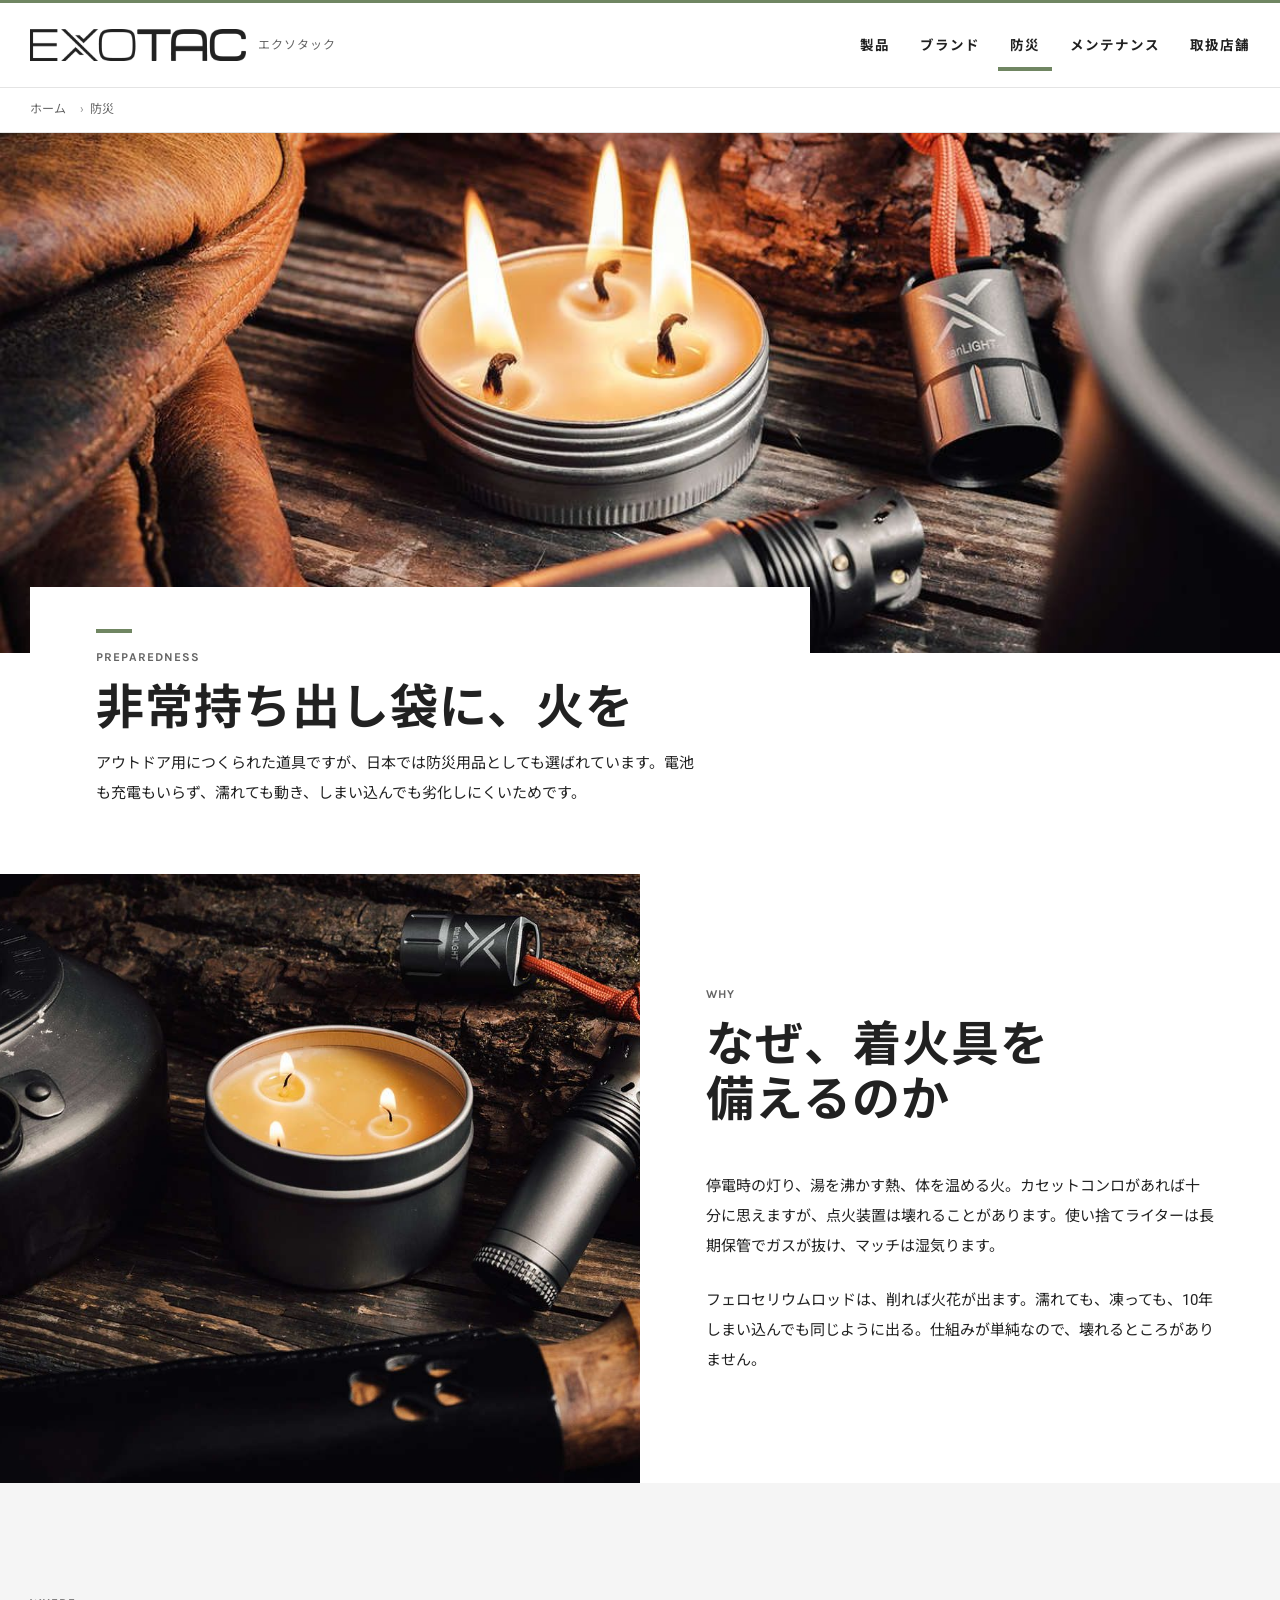
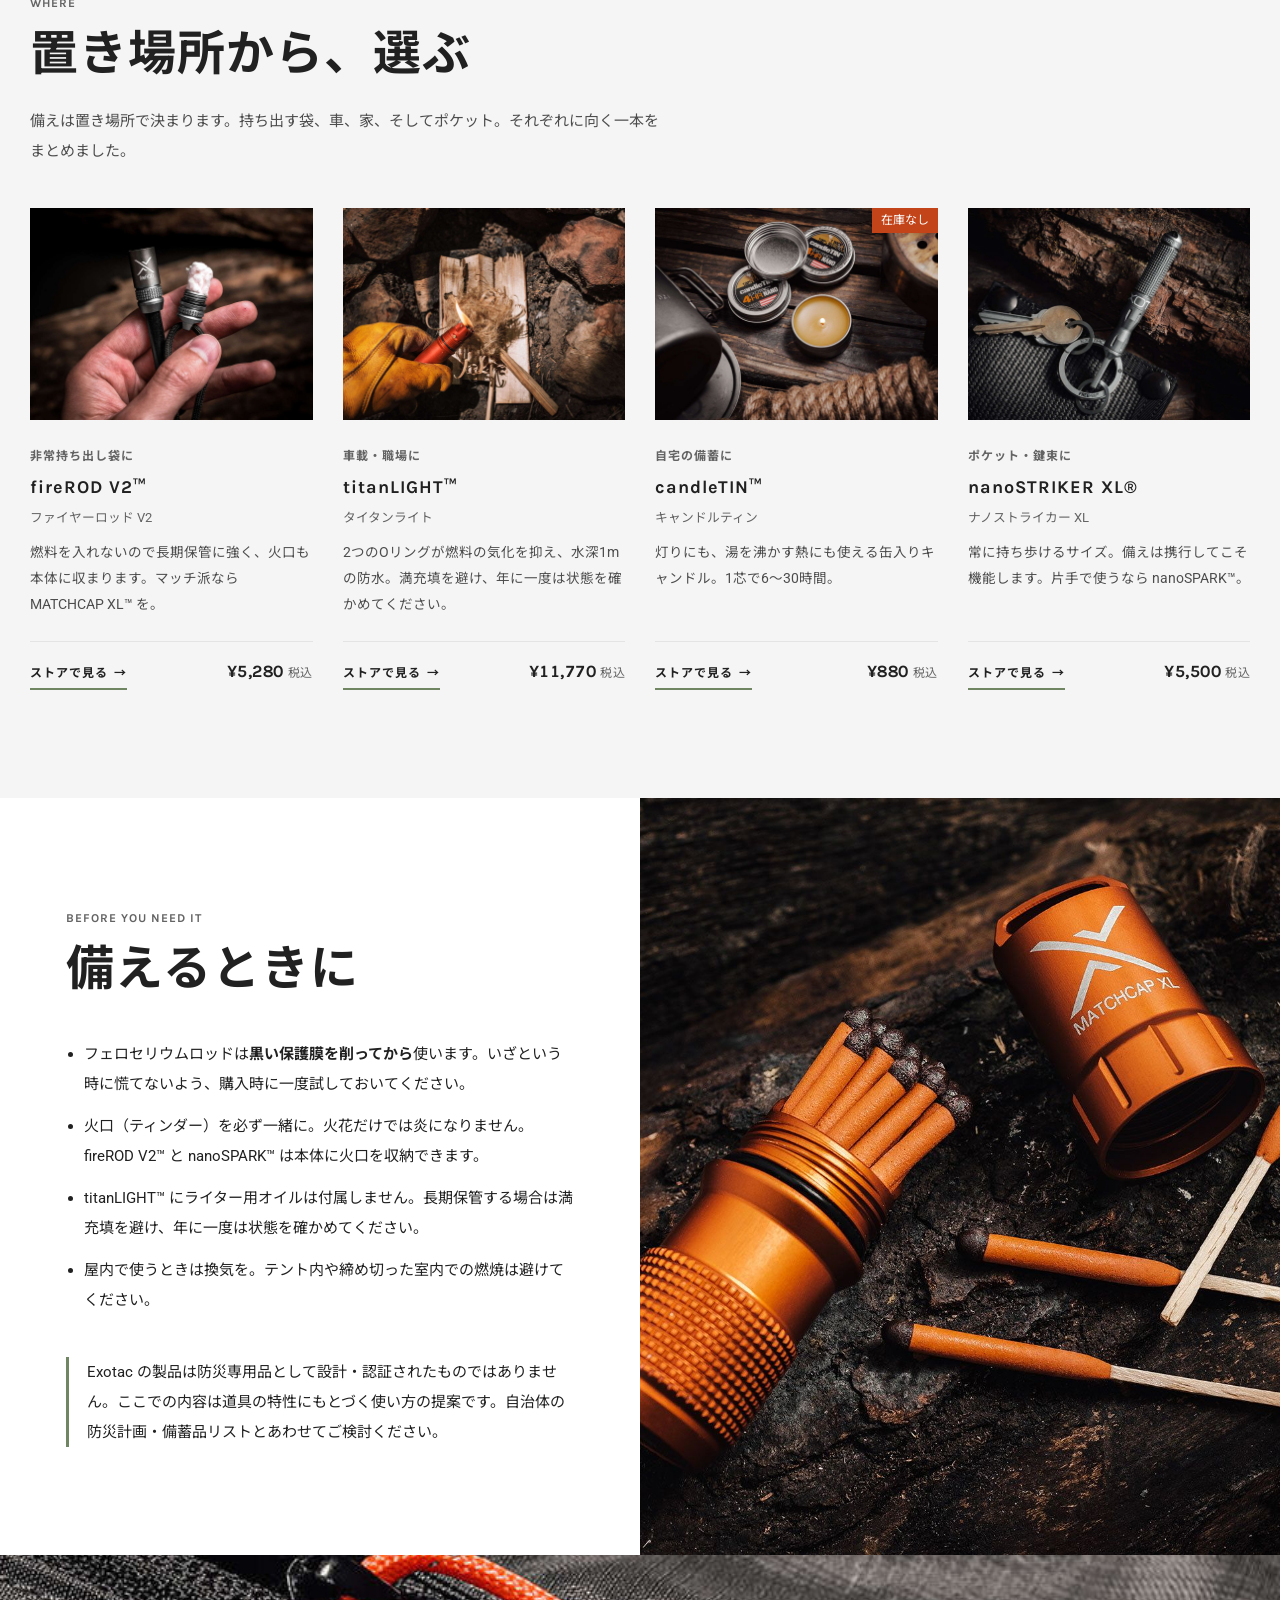
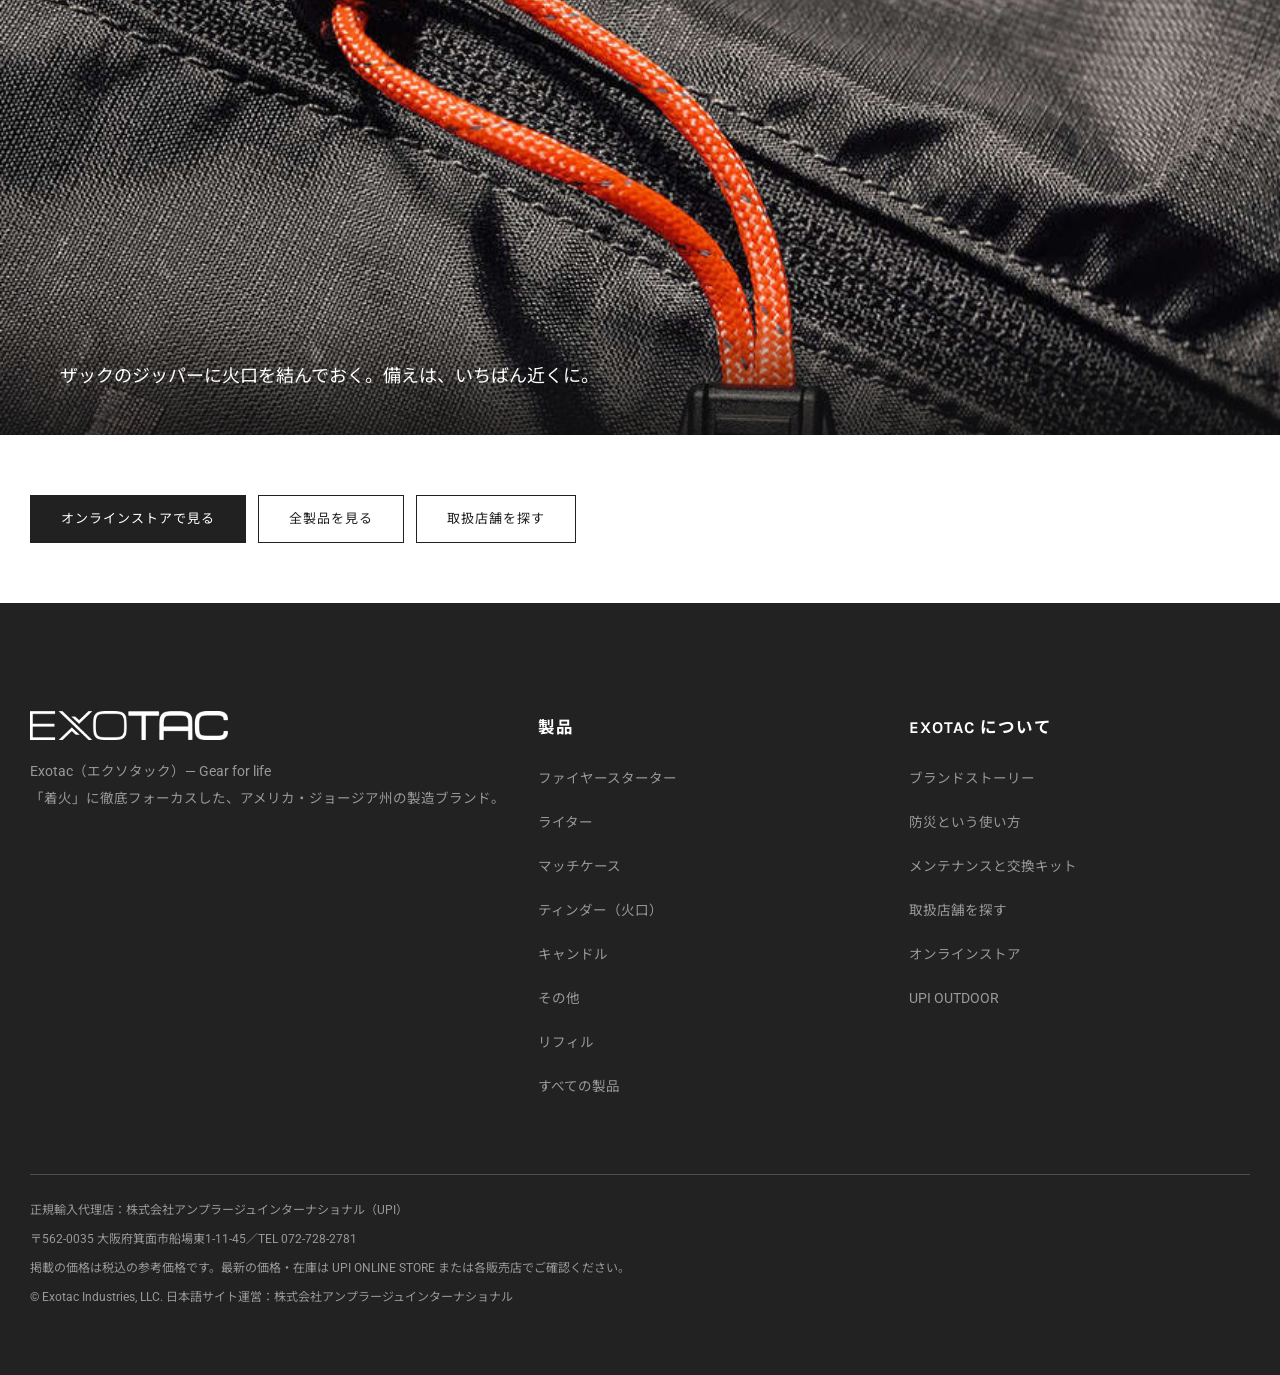
==== bousai/index.html @ 1d7a1239 "Add files via upload" ====
<!doctype html>
<html lang="ja">
<head>
<meta charset="utf-8">
<meta name="viewport" content="width=device-width,initial-scale=1">
<title>防災という使い方 | Exotac エクソタック 日本公式</title>
<meta name="description" content="電池も充電もいらない着火具を、非常持ち出し袋へ。停電・浸水・長期保管に耐える Exotac（エクソタック）の製品を、置き場所から選ぶ。">
<link rel="canonical" href="https://exotac.jp/bousai/">
<meta property="og:type" content="website">
<meta property="og:site_name" content="Exotac 日本公式">
<meta property="og:title" content="防災という使い方 | Exotac エクソタック 日本公式">
<meta property="og:description" content="電池も充電もいらない着火具を、非常持ち出し袋へ。停電・浸水・長期保管に耐える Exotac（エクソタック）の製品を、置き場所から選ぶ。">
<meta property="og:locale" content="ja_JP">
<link rel="icon" href="/assets/img/favicon.png" type="image/png">
<link rel="apple-touch-icon" href="/assets/img/apple-touch-icon.png">
<link rel="preconnect" href="https://fonts.googleapis.com">
<link rel="preconnect" href="https://fonts.gstatic.com" crossorigin>
<link rel="stylesheet" href="https://fonts.googleapis.com/css2?family=Karla:wght@400;700&family=Roboto:wght@400;700&family=Noto+Sans+JP:wght@400;700&display=swap">
<link rel="stylesheet" href="/assets/site.css">
<script>document.documentElement.classList.add('js')</script>
</head>
<body>
<a class="skip" href="#main">本文へスキップ</a>
<div class="stripe"></div>
<header class="hdr">
  <div class="container hdr__in">
    <a class="hdr__logo" href="/" aria-label="Exotac 日本公式 トップへ">
      <img src="/assets/img/wordmark.png" alt="Exotac" width="1200" height="176"><span class="hdr__yomi">エクソタック</span>
    </a>
    <nav class="hdr__nav" aria-label="メイン"><a href="/products/">製品</a><a href="/story/">ブランド</a><a href="/bousai/" aria-current="page">防災</a><a href="/care/">メンテナンス</a><a href="https://upioutdoor.com/store/store-by-brand/exotac/?utm_source=exotac.jp&utm_medium=referral&utm_campaign=brand_portal" rel="noopener">取扱店舗</a></nav>
  </div>
</header>
<nav class="crumb" aria-label="現在地"><div class="container"><ol><li><a href="/">ホーム</a></li><li>防災</li></ol></div></nav>
<section class="pdp-hero">
  <figure><img src="/assets/scene/scene-candle.jpg" alt="3本の芯に火が灯った缶入りキャンドルと着火具" width="856" height="856" fetchpriority="high" sizes="100vw"></figure>
  <div class="container">
    <div class="pdp-hero__panel">
      <span class="rule"></span>
      <span class="kicker">Preparedness</span>
      <h1 class="display--sm">非常持ち出し袋に、火を</h1>
      <p>アウトドア用につくられた道具ですが、日本では防災用品としても選ばれています。電池も充電もいらず、濡れても動き、しまい込んでも劣化しにくいためです。</p>
    </div>
  </div>
</section>
<main id="main">
<section class="sec sec--tight">
  <div class="split">
    <figure class="split__fig reveal"><img src="/assets/scene/kit-pot.jpg" alt="火の灯ったキャンドルとクッカー" width="856" height="856" loading="lazy" decoding="async" sizes="(min-width:900px) 50vw, 100vw"></figure>
    <div class="split__body reveal">
      <div class="sec__head">
        <span class="kicker">Why</span>
        <h2 class="display--sm">なぜ、着火具を<br>備えるのか</h2>
      </div>
      <div class="body"><p>停電時の灯り、湯を沸かす熱、体を温める火。カセットコンロがあれば十分に思えますが、点火装置は壊れることがあります。使い捨てライターは長期保管でガスが抜け、マッチは湿気ります。</p><p>フェロセリウムロッドは、削れば火花が出ます。濡れても、凍っても、10年しまい込んでも同じように出る。仕組みが単純なので、壊れるところがありません。</p></div>
      
    </div>
  </div>
</section>


<section class="sec sec--surface">
  <div class="container">
    <div class="sec__head reveal">
      <span class="kicker">Where</span>
      <h2 class="display--sm">置き場所から、選ぶ</h2>
      <p class="sec__lead">備えは置き場所で決まります。持ち出す袋、車、家、そしてポケット。それぞれに向く一本をまとめました。</p>
    </div>
    <div class="pgroup__grid"><a class="pcard pcard--scene reveal" data-handle="exotac-firerod-v2" href="https://store.upioutdoor.com/products/exotac-firerod-v2?utm_source=exotac.jp&amp;utm_medium=referral&amp;utm_campaign=brand_portal" rel="noopener"><div class="pcard__media"><img src="/assets/scene/scene-hands.jpg" alt="両手で着火具と火口を扱う" width="856" height="856" loading="lazy" decoding="async" sizes="(min-width:1100px) 25vw, (min-width:600px) 50vw, 100vw"></div><span class="pcard__where">非常持ち出し袋に</span><h3 class="pcard__name">fireROD V2™</h3><p class="pcard__kana">ファイヤーロッド V2</p><p class="pcard__desc">燃料を入れないので長期保管に強く、火口も本体に収まります。マッチ派なら MATCHCAP XL™ を。</p><div class="pcard__foot"><span class="pcard__buy">ストアで見る</span><p class="pcard__price">¥5,280<small>税込</small></p></div></a><a class="pcard pcard--scene reveal" data-handle="exotac-titanlight" href="https://store.upioutdoor.com/products/exotac-titanlight?utm_source=exotac.jp&amp;utm_medium=referral&amp;utm_campaign=brand_portal" rel="noopener"><div class="pcard__media"><img src="/assets/scene/scene-feather.jpg" alt="グローブをした手がフェザースティックと着火具を持つ" width="856" height="856" loading="lazy" decoding="async" sizes="(min-width:1100px) 25vw, (min-width:600px) 50vw, 100vw"></div><span class="pcard__where">車載・職場に</span><h3 class="pcard__name">titanLIGHT™</h3><p class="pcard__kana">タイタンライト</p><p class="pcard__desc">2つのOリングが燃料の気化を抑え、水深1mの防水。満充填を避け、年に一度は状態を確かめてください。</p><div class="pcard__foot"><span class="pcard__buy">ストアで見る</span><p class="pcard__price">¥11,770<small>税込</small></p></div></a><a class="pcard pcard--scene reveal" data-handle="exotac-candletin-hot-slow-burn-small" href="https://store.upioutdoor.com/products/exotac-candletin-hot-slow-burn-small?utm_source=exotac.jp&amp;utm_medium=referral&amp;utm_campaign=brand_portal" rel="noopener"><div class="pcard__media"><img src="/assets/scene/kit-tins.jpg" alt="開いた缶入りキャンドル3個" width="856" height="856" loading="lazy" decoding="async" sizes="(min-width:1100px) 25vw, (min-width:600px) 50vw, 100vw"><span class="pcard__out">在庫なし</span></div><span class="pcard__where">自宅の備蓄に</span><h3 class="pcard__name">candleTIN™</h3><p class="pcard__kana">キャンドルティン</p><p class="pcard__desc">灯りにも、湯を沸かす熱にも使える缶入りキャンドル。1芯で6〜30時間。</p><div class="pcard__foot"><span class="pcard__buy">ストアで見る</span><p class="pcard__price">¥880<small>税込</small></p></div></a><a class="pcard pcard--scene reveal" data-handle="exotac-nanostriker-xl" href="https://store.upioutdoor.com/products/exotac-nanostriker-xl?utm_source=exotac.jp&amp;utm_medium=referral&amp;utm_campaign=brand_portal" rel="noopener"><div class="pcard__media"><img src="/assets/scene/edc-keys.jpg" alt="キーリングに通した着火具" width="856" height="856" loading="lazy" decoding="async" sizes="(min-width:1100px) 25vw, (min-width:600px) 50vw, 100vw"></div><span class="pcard__where">ポケット・鍵束に</span><h3 class="pcard__name">nanoSTRIKER XL®</h3><p class="pcard__kana">ナノストライカー XL</p><p class="pcard__desc">常に持ち歩けるサイズ。備えは携行してこそ機能します。片手で使うなら nanoSPARK™。</p><div class="pcard__foot"><span class="pcard__buy">ストアで見る</span><p class="pcard__price">¥5,500<small>税込</small></p></div></a></div>
  </div>
</section>

<section class="sec sec--tight">
  <div class="split split--rev">
    <figure class="split__fig reveal"><img src="/assets/scene/kit-matches.jpg" alt="マッチケースから出したマッチ" width="856" height="856" loading="lazy" decoding="async" sizes="(min-width:900px) 50vw, 100vw"></figure>
    <div class="split__body reveal">
      <div class="sec__head">
        <span class="kicker">Before you need it</span>
        <h2 class="display--sm">備えるときに</h2>
      </div>
      <div class="body"><ul class="list"><li>フェロセリウムロッドは<strong>黒い保護膜を削ってから</strong>使います。いざという時に慌てないよう、購入時に一度試しておいてください。</li><li>火口（ティンダー）を必ず一緒に。火花だけでは炎になりません。fireROD V2™ と nanoSPARK™ は本体に火口を収納できます。</li><li>titanLIGHT™ にライター用オイルは付属しません。長期保管する場合は満充填を避け、年に一度は状態を確かめてください。</li><li>屋内で使うときは換気を。テント内や締め切った室内での燃焼は避けてください。</li></ul><div class="note"><p>Exotac の製品は防災専用品として設計・認証されたものではありません。ここでの内容は道具の特性にもとづく使い方の提案です。自治体の防災計画・備蓄品リストとあわせてご検討ください。</p></div></div>
      
    </div>
  </div>
</section>


<section class="sec sec--tight band" aria-hidden="true"><figure class="reveal"><img src="/assets/scene/edc-zip.jpg" alt="バックパックのジッパーに取り付けたオレンジのコード" width="856" height="856" loading="lazy" decoding="async" sizes="100vw"></figure><div class="band__cap"><div class="container"><p>ザックのジッパーに火口を結んでおく。備えは、いちばん近くに。</p></div></div></section>


<section class="sec sec--sm">
  <div class="container">
    <div class="btns">
      <a class="btn btn--primary" href="https://store.upioutdoor.com/collections/exotac?utm_source=exotac.jp&utm_medium=referral&utm_campaign=brand_portal" rel="noopener">オンラインストアで見る</a>
      <a class="btn btn--dark" href="/products/">全製品を見る</a>
      <a class="btn btn--dark" href="https://upioutdoor.com/store/store-by-brand/exotac/?utm_source=exotac.jp&utm_medium=referral&utm_campaign=brand_portal" rel="noopener">取扱店舗を探す</a>
    </div>
  </div>
</section>
</main>
<footer class="ftr">
  <div class="container">
    <div class="ftr__top">
      <div>
        <div class="ftr__logo">
          <img src="/assets/img/wordmark-reversed.png" alt="Exotac" width="1200" height="176">
        </div>
        <p>Exotac（エクソタック）— Gear for life<br>「着火」に徹底フォーカスした、アメリカ・ジョージア州の製造ブランド。</p>
      </div>
      <div>
        <h2>製品</h2>
        <ul><li><a href="/products/#cat-firestarter">ファイヤースターター</a></li><li><a href="/products/#cat-lighter">ライター</a></li><li><a href="/products/#cat-matchcase">マッチケース</a></li><li><a href="/products/#cat-tinder">ティンダー（火口）</a></li><li><a href="/products/#cat-candle">キャンドル</a></li><li><a href="/products/#cat-repair">その他</a></li><li><a href="/products/#cat-refill">リフィル</a></li><li><a href="/products/">すべての製品</a></li></ul>
      </div>
      <div>
        <h2>Exotac について</h2>
        <ul>
          <li><a href="/story/">ブランドストーリー</a></li>
          <li><a href="/bousai/">防災という使い方</a></li>
          <li><a href="/care/">メンテナンスと交換キット</a></li>
          <li><a href="https://upioutdoor.com/store/store-by-brand/exotac/?utm_source=exotac.jp&utm_medium=referral&utm_campaign=brand_portal" rel="noopener">取扱店舗を探す</a></li>
          <li><a href="https://store.upioutdoor.com/collections/exotac" rel="noopener">オンラインストア</a></li>
          <li><a href="https://upioutdoor.com/brands/exotac/" rel="noopener">UPI OUTDOOR</a></li>
        </ul>
      </div>
    </div>
    <div class="ftr__legal">
      <p>正規輸入代理店：株式会社アンプラージュインターナショナル（UPI）</p>
      <p>〒562-0035 大阪府箕面市船場東1-11-45／TEL 072-728-2781</p>
      <p>掲載の価格は税込の参考価格です。最新の価格・在庫は UPI ONLINE STORE または各販売店でご確認ください。</p>
      <p>© Exotac Industries, LLC. 日本語サイト運営：株式会社アンプラージュインターナショナル</p>
    </div>
  </div>
</footer>
<script src="/assets/hero.js" defer></script>
<script src="/assets/site.js" defer></script>
<script src="/assets/sync.js" defer></script>
</body>
</html>
---- assets/site.css ----
@charset "utf-8";
/* ============================================================
   exotac.jp — Exotac Design System v1.4 準拠（v10）
   ------------------------------------------------------------
   ・トークンはすべて DESIGN.md 由来。生の HEX をコンポーネントに書かない
   ・角丸 0 / 影なし / 書体2種 / オリーブは 3〜4px の「線」だけ
   ・縦の余白は --s1〜--s6 の6段（6/12/24/42/66/96）。3・9px は部品内側のみ
   ・節の上下は --sec-y に集約（60/84/108）。全面ブリードの節は自前の余白を持たない
   ・HTML に style="margin…" を書かない（build.py が検出して失敗する）
   ============================================================ */
:root{
  /* brand */
  --brand:#708662;        /* 罫・下線・選択中の指標のみ。面にも文字にも使わない */
  --action:#212121;       /* 主操作の地。白文字 16.10:1 */
  --action-press:#000000;
  --blaze:#C4441A;        /* 在庫・注意のみ。CTA には使わない (5.01:1) */
  /* ink / paper */
  --ink:#212121;
  --ink-2:#4D4D4D;        /* 8.45:1 */
  --ink-3:#646464;        /* 5.92:1 */
  --muted:#999999;        /* 暗地専用 (5.58:1 on #222) */
  --paper:#FFFFFF;
  --surface:#F5F5F5;
  --surface-2:#E4E4E4;
  --rule:#E4E4E4;
  --rule-strong:#949494;
  --ground:#222222;
  --ground-deep:#111111;
  --r:0px;
  /* type */
  --f-display:"Karla","Noto Sans JP","Hiragino Kaku Gothic ProN","Yu Gothic",-apple-system,sans-serif;
  --f-body:"Roboto","Noto Sans JP","Hiragino Kaku Gothic ProN","Yu Gothic",-apple-system,sans-serif;
  /* layout */
  --max:1600px;
  --pad:30px;
  --gut:30px;
  /* spacing scale */
  --s1:6px;   --s2:12px;  --s3:24px;  --s4:42px;  --s5:66px;  --s6:96px;
  --sec-y:60px;
  --sec-y-tight:36px;
}
@media (min-width:768px){:root{--sec-y:84px;--sec-y-tight:48px}}
@media (min-width:1100px){:root{--sec-y:108px;--sec-y-tight:60px}}
@media (max-width:599px){:root{--pad:24px}}

/* ---------- 基礎 ---------- */
*,*::before,*::after{box-sizing:border-box}
html{font-size:0.9375em;line-height:2;-webkit-text-size-adjust:100%}
body{margin:0;background:var(--paper);color:var(--ink);font-family:var(--f-body);font-size:1rem;line-height:2;-webkit-font-smoothing:antialiased}
img{max-width:100%;height:auto;display:block}
figure{margin:0}
a{color:inherit;text-decoration:none}
a:focus-visible,button:focus-visible,summary:focus-visible{outline:2px solid var(--ink);outline-offset:2px}
:where(h1,h2,h3,h4){font-family:var(--f-display);font-weight:700;margin:0;text-wrap:balance;overflow-wrap:anywhere}
p{margin:0 0 var(--s3)}
.container{max-width:var(--max);margin:0 auto;padding:0 var(--pad)}
.narrow{max-width:900px}
.skip{position:absolute;left:-9999px;top:0;background:var(--ink);color:#fff;padding:12px 18px;z-index:100;min-height:44px;display:flex;align-items:center;font-family:var(--f-display);font-size:.867rem;letter-spacing:1px;text-transform:uppercase}
.skip:focus{left:0}
.stripe{height:3px;background:var(--brand)}
[id]{scroll-margin-top:24px}

/* ---------- ヘッダ ---------- */
.hdr{border-bottom:1px solid var(--rule);background:var(--paper)}
.hdr__in{display:flex;align-items:center;gap:30px;min-height:84px;padding-top:12px;padding-bottom:12px}
.hdr__logo{flex:0 0 auto;display:flex;align-items:center;min-height:48px;padding:9px 0}
.hdr__logo img{width:216px}
.hdr__yomi{font-size:.8rem;letter-spacing:1px;color:var(--ink-3);margin-left:12px;white-space:nowrap;line-height:1}
.hdr__nav{margin-left:auto;display:flex;flex-wrap:wrap;gap:0 6px;margin-right:-12px}  /* 最後の項目の右パディング分を戻し、文字端をコンテナに揃える */
.hdr__nav a{font-family:var(--f-display);font-weight:700;font-size:.9rem;letter-spacing:1px;padding:12px;min-width:44px;min-height:48px;display:flex;align-items:center;justify-content:center;white-space:nowrap;transition:opacity .15s ease-out}
.hdr__nav a{position:relative}
.hdr__nav a::after{content:"";position:absolute;left:12px;right:12px;bottom:6px;height:2px;background:var(--brand);transform:scaleX(0);transform-origin:left;transition:transform .3s cubic-bezier(.2,.6,.2,1)}
.hdr__nav a:hover::after{transform:scaleX(1)}
.hdr__nav a[aria-current="page"]::after{display:none}
.hdr__nav a[aria-current="page"]{box-shadow:inset 0 -4px 0 var(--brand)}
@media (max-width:900px){
  .hdr__in{flex-wrap:wrap;gap:0;min-height:0;padding-bottom:0}
  .hdr__logo{order:1;min-height:44px}
  .hdr__logo img{width:168px}
  .hdr__yomi{margin-left:9px}
  /* ナビは折り返さず1行。入りきらない分は横にスクロール */
  .hdr__nav{order:3;width:100%;margin:0;border-top:1px solid var(--rule);flex-wrap:nowrap;overflow-x:auto;scrollbar-width:none;-webkit-overflow-scrolling:touch}
  .hdr__nav::-webkit-scrollbar{display:none}
  .hdr__nav a{font-size:.84rem;padding:9px;min-height:44px}
  .hdr__nav a:first-child{padding-left:0}
}

/* ---------- パンくず ---------- */
.crumb{border-bottom:1px solid var(--rule);font-size:.8rem;line-height:1.8;color:var(--ink-3)}
.crumb ol{list-style:none;margin:0;padding:0;display:flex;flex-wrap:wrap;align-items:center;gap:0 6px;min-height:44px}
.crumb li::after{content:"›";margin-left:6px;color:var(--rule-strong)}
.crumb li:last-child::after{content:""}
.crumb a{display:inline-flex;align-items:center;min-height:44px;min-width:44px;border-bottom:1px solid transparent}
.crumb a:hover{border-bottom-color:var(--brand)}

/* ---------- 文字組み ---------- */
.kicker{font-family:var(--f-display);font-weight:700;font-size:.8rem;letter-spacing:1px;text-transform:uppercase;color:var(--ink-3);display:block;margin:0 0 var(--s2)}
.h-sec{position:relative;font-size:2rem;line-height:1.6;padding-bottom:12px;margin:0 0 var(--s3)}
.h-sec::after{content:"";position:absolute;left:0;bottom:0;width:36px;height:4px;background:var(--brand)}
.h-sub{font-size:1.467rem;line-height:1.8;margin:var(--s5) 0 var(--s2)}
.h-sub:first-child{margin-top:0}
.display--sm{font-family:var(--f-display);font-weight:700;letter-spacing:1px;font-size:clamp(1.9rem,4.2vw,3.2rem);line-height:1.15;margin:0;text-wrap:balance;overflow-wrap:anywhere}
.lead{font-size:1.1rem;line-height:2;max-width:42em;margin:0 0 var(--s4)}
.body{max-width:42em}
.body > :first-child{margin-top:0}
.body p:last-child{margin-bottom:0}
.rule{display:block;width:36px;height:4px;background:var(--brand);margin:0 0 var(--s2)}
@media (max-width:767px){.h-sec{font-size:1.6rem}}

/* ---------- 節 ---------- */
.sec{padding:var(--sec-y) 0}
.sec--surface{background:var(--surface)}
.sec--ink{background:var(--ground-deep);color:#fff}
.sec--ink .kicker{color:var(--muted)}
.sec--tight{padding:0}                 /* 全面ブリード。空気は中身が持つ */
.sec--sm{padding:var(--sec-y-tight) 0} /* 大きな節のあとの短い列 */
.sec__head{margin:0 0 var(--s4)}
.sec__head .kicker{margin:0 0 var(--s2)}
.sec__head h1,.sec__head h2,.sec__head h3{margin:0}
.sec__head .sec__lead{margin:var(--s3) 0 0;max-width:42em;color:var(--ink-2)}
.sec--ink .sec__head .sec__lead,.split--ink .sec__head .sec__lead{color:var(--muted)}

/* ---------- ボタン ---------- */
.btn{display:inline-flex;align-items:center;justify-content:center;gap:6px;font-family:var(--f-display);font-weight:400;font-size:.867rem;letter-spacing:1px;text-transform:uppercase;line-height:1.3;min-height:48px;padding:9px 30px;border:1px solid transparent;border-radius:var(--r);cursor:pointer;text-align:center;white-space:nowrap;transition:background-color .3s ease-in-out,color .3s ease-in-out,border-color .3s ease-in-out}
.btn--primary{background:var(--action);color:#fff;border-color:var(--action)}
.btn--primary:hover{background:var(--action-press);border-color:var(--action-press)}
.btn--dark{background:transparent;color:var(--ink);border-color:var(--ink)}   /* 副次: 枠線 */
.btn--dark:hover{background:var(--ink);color:#fff}
.btn--ghost{background:transparent;color:var(--ink);border-color:var(--ink)}
.btn--ghost:hover{background:var(--ink);color:#fff}
/* 暗地・写真の上 */
.btn--light{background:#fff;color:var(--ink);border-color:#fff}
.btn--light:hover{background:var(--surface-2);border-color:var(--surface-2)}
.sec--ink .btn--ghost,.hero .btn--ghost,.split--ink .btn--ghost{color:#fff;border-color:#fff}
.sec--ink .btn--ghost:hover,.hero .btn--ghost:hover,.split--ink .btn--ghost:hover{background:#fff;color:var(--ink)}
.hero a:focus-visible,.hero button:focus-visible,.sec--ink a:focus-visible,.split--ink a:focus-visible,.band a:focus-visible{outline-color:#fff}
.btns{display:flex;flex-wrap:wrap;gap:var(--s2)}
.actions{margin-top:var(--s4)}
.split__body .btns,.hero__btns{margin-top:var(--s3)}
.ilink{border-bottom:2px solid var(--brand);color:inherit}
.ilink:hover{border-bottom-color:var(--ink)}

/* ---------- トップパネル（スライド） ---------- */
.hero{position:relative;background:var(--ground-deep);overflow:hidden}
.hero__track{position:relative;height:clamp(460px,76vh,760px);background:var(--ground-deep)}
@media (max-width:767px){.hero__track,html:not(.js) .hero__slide{height:clamp(560px,92vh,760px)}}
.hero__slide{position:absolute;inset:0;display:block;color:#fff;background:var(--ground-deep);opacity:0;visibility:hidden;transition:opacity .5s ease-in-out}
.hero__slide.is-on{opacity:1;visibility:visible}
.js .hero__track>.hero__slide:first-child{opacity:1;visibility:visible}
.js .hero__track>.hero__slide:first-child.is-off{opacity:0;visibility:hidden}
html:not(.js) .hero__slide{position:relative;opacity:1;visibility:visible;height:clamp(460px,76vh,760px)}
html:not(.js) .hero__track{height:auto}
html:not(.js) .hero__nav{display:none}
.hero__fig{position:absolute;inset:0}
.hero__fig img{width:100%;height:100%;object-fit:cover;display:block}
.hero__fig--low img{object-position:50% 70%}
/* 写真の説明（何の製品か）はボタンの下に小さく */
.hero__cap{margin:var(--s3) 0 0;font-size:.8rem;line-height:1.8;color:#E4E4E4;opacity:.85;max-width:34em}
/* 1枚目（火のある titanLIGHT）: 製品が写真の中央にあるので、広い画面では写真を右に寄せ、
   左端を地の色へ溶かす。文字と製品が重ならない */
@media (min-width:768px){
  .hero__fig--fire{left:36%}
  .hero__fig--fire img{object-position:50% 50%;-webkit-mask-image:linear-gradient(90deg,transparent 0,#000 32%);mask-image:linear-gradient(90deg,transparent 0,#000 32%)}
}
/* 狭い画面: 写真と文字を縦に積む。写真は文字の上の残りの高さを使い、下端を地の色へ溶かす */
@media (max-width:767px){
  .hero__slide--fire{display:flex;flex-direction:column}
  .hero__slide--fire .hero__fig{position:relative;inset:auto;flex:1 1 auto;min-height:0}
  .hero__slide--fire::after{display:none}  /* 文字は写真に重ならないので暗幕は要らない */
  .hero__slide--fire .hero__fig img{object-position:50% 60%;-webkit-mask-image:linear-gradient(180deg,#000 86%,transparent 100%);mask-image:linear-gradient(180deg,#000 86%,transparent 100%)}
  .hero__slide--fire .hero__panel{flex:0 0 auto;height:auto}
  .hero__cap{display:none}
}
/* 暗くするのは文字の載る左側だけ。写真の右半分はそのまま見せる */
.hero__slide::after{content:"";position:absolute;inset:0;pointer-events:none;background:linear-gradient(90deg,rgba(11,11,13,.82) 0%,rgba(11,11,13,.62) 30%,rgba(11,11,13,.28) 52%,rgba(11,11,13,0) 72%)}
@media (max-width:767px){
  /* 狭い画面では文字を下に寄せ、上半分の写真を空ける */
  .hero__slide::after{background:linear-gradient(to top,rgba(11,11,13,.9) 0%,rgba(11,11,13,.72) 45%,rgba(11,11,13,.2) 75%,rgba(11,11,13,0) 100%)}
  .hero__panel{justify-content:flex-end}
  .hero__fig img{object-position:60% 35%}
}
.hero__panel{position:relative;z-index:1;height:100%;max-width:var(--max);margin:0 auto;padding:0 var(--pad) var(--s6);display:flex;flex-direction:column;justify-content:center}
@media (min-width:1660px){.hero__panel{padding-left:calc((100vw - var(--max))/2 + var(--pad))}}
.hero__inner{max-width:44em}
.hero__brand{display:flex;align-items:center;gap:var(--s2);margin:0 0 var(--s2)}
.hero__brand img{width:clamp(132px,14vw,168px);height:auto}
.hero__brand span{font-size:.95rem;letter-spacing:2px;color:#fff;line-height:1}
.hero__panel .kicker{color:#fff;opacity:.85}
.hero__panel .rule{margin:var(--s2) 0 var(--s3)}
.hero__t{font-family:var(--f-display);font-weight:700;letter-spacing:1px;line-height:1.2;font-size:clamp(2rem,4.4vw,3.6rem);margin:0 0 var(--s3);color:#fff;overflow-wrap:anywhere;text-wrap:balance}
.hero__lead{margin:0;color:#E4E4E4;font-size:1.02rem;line-height:1.95;max-width:34em}
.hero__sig{margin:var(--s2) 0 0;font-family:var(--f-display);font-weight:700;font-size:.8rem;letter-spacing:1px;text-transform:uppercase;color:#fff;opacity:.85}
.hero__meta{display:flex;flex-wrap:wrap;align-items:center;gap:var(--s2) var(--s3);margin:var(--s3) 0 0}
.hero__price{font-family:var(--f-display);font-weight:700;font-size:1.267rem;letter-spacing:1px;color:#fff;font-variant-numeric:tabular-nums}
.hero__price small{font-family:var(--f-body);font-weight:400;font-size:.8rem;letter-spacing:0;color:#E4E4E4;margin-left:4px}
.hero__go{display:inline-flex;align-items:center;justify-content:center;min-height:48px;padding:9px 30px;background:#fff;color:var(--ink);font-family:var(--f-display);font-weight:400;font-size:.867rem;letter-spacing:1px;text-transform:uppercase;line-height:1.3;transition:background-color .3s ease-in-out}
.hero__slide:hover .hero__go{background:var(--surface-2)}
.hero__btns{display:flex;flex-wrap:wrap;gap:var(--s2)}
.hero__nav{position:absolute;left:0;right:0;bottom:0;z-index:2;max-width:var(--max);margin:0 auto;padding:0 var(--pad) var(--s3);display:flex;align-items:center;gap:12px}
@media (min-width:1660px){.hero__nav{padding-left:calc((100vw - var(--max))/2 + var(--pad))}}
.hero__dots{display:flex;gap:6px;flex:1}
.hero__dot{appearance:none;background:none;border:0;padding:12px 3px;cursor:pointer;min-width:44px;min-height:44px;display:flex;align-items:center}
.hero__dot::before{content:"";display:block;width:38px;height:3px;background:rgba(255,255,255,.34);transition:background-color .2s ease-out}
.hero__dot[aria-selected="true"]::before{background:var(--brand)}
.hero__arrow{appearance:none;background:none;border:1px solid rgba(255,255,255,.4);color:#fff;width:44px;height:44px;cursor:pointer;font-size:1rem;line-height:1}
.hero__arrow:hover{background:#fff;color:var(--ink);border-color:#fff}

/* ---------- FEATURED IN ---------- */
.press{background:var(--ground);padding:var(--sec-y-tight) 0}
.press .kicker{color:#fff;text-align:center;margin:0 0 var(--s2)}
.press__note{text-align:center;color:var(--muted);font-size:.85rem;line-height:1.9;margin:0 auto var(--s4);max-width:38em}
.press__list{display:grid;gap:var(--s3) var(--gut);grid-template-columns:repeat(2,1fr);align-items:center;justify-items:center;margin:0;padding:0;list-style:none}
@media (min-width:768px){.press__list{grid-template-columns:repeat(3,1fr)}}
@media (min-width:1100px){.press__list{grid-template-columns:repeat(6,1fr)}}
.press__list img{height:34px;width:auto;opacity:.85;filter:brightness(0) invert(1);transition:opacity .15s ease-out}
.press__list li:hover img{opacity:1}
@media (min-width:768px){.press__list img{height:40px}}

/* ---------- ラインナップ: カテゴリの帯 ---------- */
/* 帯（暗い写真）そのものが区切りになるので、棚のあいだに罫は引かない */
.pgroup{padding:0 0 var(--s5)}
.pgroup:last-child{padding-bottom:0}
.pgroup[hidden],.pgroup.is-off{display:none}
.catband{position:relative;background:var(--ground);margin:0 0 var(--s4)}
.catband::after{content:"";position:absolute;inset:auto 0 0 0;height:70%;pointer-events:none;background:linear-gradient(to bottom,rgba(17,17,17,0) 0%,rgba(17,17,17,.42) 45%,rgba(17,17,17,.82) 100%)}
.catband__fig{position:relative}
.catband__fig img{width:100%;height:clamp(280px,34vw,420px);object-fit:cover;display:block}
.catband__label{position:absolute;inset:auto 0 0 0;z-index:1;padding:0 var(--pad) var(--s3);max-width:var(--max);margin:0 auto;color:#fff}
@media (min-width:1660px){.catband__label{padding-left:calc((100vw - var(--max))/2 + var(--pad))}}
.catband__en{font-family:var(--f-display);font-weight:700;text-transform:uppercase;letter-spacing:2px;font-size:clamp(1.5rem,4vw,2.6rem);line-height:1.3;margin:0;color:#fff;overflow-wrap:anywhere}
.catband__ja{margin:3px 0 0;font-size:.9rem;line-height:1.8;color:#fff}
.catband__lead{margin:var(--s2) 0 0;font-size:1.05rem;line-height:1.8;color:#fff;max-width:34em}
@media (min-width:768px){.catband__lead{font-size:1.2rem}}
/* トップページ用の細い帯 */
.catband--slim .catband__fig img{height:clamp(240px,24vw,300px)}
.catband--slim .catband__en{font-size:clamp(1.3rem,3vw,2rem);letter-spacing:1.5px}
.catband--slim .catband__lead{font-size:1rem}
@media (min-width:768px){.catband--slim .catband__lead{font-size:1.05rem}}
.pgroup__more{margin:var(--s3) 0 0}

/* ---------- 製品カード（orukayak.jp を参考） ---------- */
.pgroup__grid{display:grid;gap:var(--s4) var(--gut);grid-template-columns:1fr}
@media (min-width:600px){.pgroup__grid{grid-template-columns:repeat(2,minmax(0,1fr))}}
@media (min-width:1000px){.pgroup__grid{grid-template-columns:repeat(3,minmax(0,1fr))}}
@media (min-width:1200px){.pgroup__grid{grid-template-columns:repeat(4,minmax(0,1fr))}}
.pcard{display:flex;flex-direction:column;color:inherit;position:relative}
.pcard__media{position:relative;aspect-ratio:4/3;background:#fff;border:1px solid var(--rule);overflow:hidden;margin:0 0 var(--s3)}
.pcard__media img{position:absolute;inset:0;width:100%;height:100%;object-fit:contain;display:block;transition:opacity .35s ease-in-out}
.pcard__media img.p2{opacity:0;object-fit:cover}
.pcard:hover .pcard__media img.p2{opacity:1}
.pcard__badge{position:absolute;top:0;left:0;z-index:1;background:var(--ink);color:#fff;font-family:var(--f-display);font-weight:700;font-size:.8rem;letter-spacing:1px;padding:3px 9px;text-transform:uppercase}
.pcard__out{position:absolute;top:0;right:0;z-index:1;background:var(--blaze);color:#fff;font-size:.8rem;line-height:1.6;padding:3px 9px}
.pcard__name{font-family:var(--f-display);font-weight:700;font-size:1.2rem;letter-spacing:1px;line-height:1.5;margin:0 0 var(--s1);overflow-wrap:anywhere}
.pcard__kana{font-size:.85rem;line-height:1.7;color:var(--ink-3);margin:0 0 var(--s2)}
.pcard__desc{font-size:.9rem;line-height:1.9;color:var(--ink-2);margin:0 0 var(--s3);flex:1}
.pcard__specs{display:flex;flex-wrap:wrap;gap:6px;list-style:none;margin:0 0 var(--s2);padding:0}
.pcard__specs li{border:1px solid var(--rule);padding:3px 9px;font-size:.8rem;line-height:1.8;color:var(--ink-2);font-variant-numeric:tabular-nums}
.pcard__colors{display:flex;flex-wrap:wrap;align-items:center;gap:6px;margin:0 0 var(--s2);min-height:12px}
.pcard__colors i{display:block;width:12px;height:12px;border:1px solid var(--rule)}
.pcard__colors em{font-style:normal;font-size:.8rem;color:var(--ink-3);margin-left:3px}
.pcard__foot{display:flex;flex-wrap:wrap;align-items:baseline;justify-content:space-between;gap:6px 12px;border-top:1px solid var(--rule);padding-top:var(--s2)}
.pcard__price{font-family:var(--f-display);font-weight:700;font-size:1.15rem;letter-spacing:.5px;font-variant-numeric:tabular-nums;margin:0 0 0 auto}
.pcard__price small{font-family:var(--f-body);font-weight:400;font-size:.8rem;color:var(--ink-3);margin-left:4px}
.pcard__buy{font-family:var(--f-display);font-weight:700;font-size:.8rem;letter-spacing:1px;text-transform:uppercase;white-space:nowrap;border-bottom:2px solid var(--brand);padding-bottom:3px;transition:border-color .15s ease-out}
.pcard__buy::after{content:"\2192";margin-left:6px}
.pcard:hover .pcard__buy{border-bottom-color:var(--ink)}
/* トップページ: 一望が目的なので仕様チップと色見本を省く */
.pgroup__grid--compact .pcard__specs,.pgroup__grid--compact .pcard__colors{display:none}
/* 狭い画面では写真を左に置く行組みにして、縦に長くなりすぎないようにする */
@media (max-width:599px){
  .pgroup__grid--compact{gap:var(--s3)}
  .pgroup__grid--compact .pcard{display:grid;grid-template-columns:38% minmax(0,1fr);gap:0 var(--s2);align-items:start}
  .pgroup__grid--compact .pcard__media{grid-row:1 / span 3;aspect-ratio:1/1;margin:0}
  .pgroup__grid--compact .pcard__name{font-size:1.05rem}
  .pgroup__grid--compact .pcard__desc{margin-bottom:var(--s2)}
  .pgroup__grid--compact .pcard__foot{grid-column:1 / -1;margin-top:var(--s2)}
}
/* リフィルなど点数の多い小物は軽いグリッドで */
.pgroup__grid--small{grid-template-columns:repeat(2,minmax(0,1fr));gap:var(--s3) var(--gut)}
@media (min-width:700px){.pgroup__grid--small{grid-template-columns:repeat(3,minmax(0,1fr))}}
@media (min-width:1100px){.pgroup__grid--small{grid-template-columns:repeat(5,minmax(0,1fr))}}
.pgroup__grid--small .pcard__media{aspect-ratio:1/1;margin-bottom:var(--s2)}
.pgroup__grid--small .pcard__name{font-size:.95rem;line-height:1.6}
.pgroup__grid--small .pcard__kana{font-size:.8rem;margin-bottom:3px}
.pgroup__grid--small .pcard__desc{font-size:.8rem;line-height:1.8;margin-bottom:var(--s2)}
.pgroup__grid--small .pcard__specs,.pgroup__grid--small .pcard__colors{display:none}
.pgroup__grid--small .pcard__price{font-size:.95rem}
.pgroup__grid--small .pcard__buy{font-size:.8rem}

/* ---------- ページ内アンカー（chips） ---------- */
.chips{display:flex;flex-wrap:wrap;gap:6px;margin:var(--s3) 0 0}
.chips a{font-family:var(--f-display);font-weight:700;font-size:.85rem;letter-spacing:1px;text-transform:uppercase;border:1px solid var(--rule-strong);padding:12px 18px;min-height:44px;display:flex;align-items:center;color:var(--ink)}
.chips a:hover{background:var(--ink);color:#fff;border-color:var(--ink)}

/* ---------- 左右分割 ---------- */
.split{display:grid;grid-template-columns:1fr;gap:0;align-items:stretch}
.split__fig{overflow:hidden;background:var(--surface);min-height:clamp(280px,42vw,560px)}
.split__fig img{width:100%;height:100%;object-fit:cover}
.split__body{padding:var(--sec-y) var(--pad);display:flex;flex-direction:column;justify-content:center}
@media (min-width:900px){
  .split{grid-template-columns:1fr 1fr}
  .split__body{padding:var(--sec-y) var(--s5)}
  .split--rev .split__fig{order:2}
}
.split--ink{background:var(--ground-deep);color:#fff}
.split--ink .kicker{color:var(--muted)}
.split--ink p{color:#DADADA}
.split--surface{background:var(--surface)}

/* ---------- ページ先頭のシーン（下層ページ） ---------- */
.pdp-hero{position:relative;background:var(--paper);padding-bottom:var(--s3)}
.pdp-hero figure{width:100%;height:clamp(280px,42vw,520px);overflow:hidden}
.pdp-hero img{width:100%;height:100%;object-fit:cover}
.pdp-hero__panel{background:var(--paper);position:relative;max-width:min(780px,92%);padding:var(--s4) var(--s4) var(--s4) var(--pad);margin-top:calc(var(--s5) * -1)}
@media (min-width:900px){.pdp-hero__panel{padding:var(--s4) var(--s5)}}
.pdp-hero__panel .kicker{margin:0 0 var(--s2)}
.pdp-hero__panel h1{margin:0 0 var(--s2)}
.pdp-hero__panel p{margin:0;max-width:40em}

/* ---------- 写真の帯と並び ---------- */
.band{position:relative;background:var(--ground-deep)}
.band img{width:100%;height:clamp(240px,38vw,480px);object-fit:cover;display:block}
.band__cap{position:absolute;left:0;right:0;bottom:0;padding:var(--s4) var(--pad);max-width:var(--max);margin:0 auto;color:#fff;background:linear-gradient(to bottom,rgba(17,17,17,0),rgba(17,17,17,.72))}
@media (min-width:1660px){.band__cap{padding-left:calc((100vw - var(--max))/2 + var(--pad))}}
.band__cap p{margin:0;max-width:34em;font-size:1.05rem;line-height:1.9}
@media (min-width:768px){.band__cap p{font-size:1.2rem}}
.strip{display:grid;gap:var(--s2);grid-template-columns:repeat(2,minmax(0,1fr))}
@media (min-width:768px){.strip{grid-template-columns:repeat(3,minmax(0,1fr));gap:var(--gut)}}
.strip figure{background:var(--surface);overflow:hidden;aspect-ratio:4/3}
/* 2列のときに1枚余ったら横長で全幅に */
@media (max-width:767px){.strip figure:nth-child(odd):last-child{grid-column:span 2;aspect-ratio:16/9}}
.strip img{width:100%;height:100%;object-fit:cover;display:block}
.strip__note{margin:var(--s3) 0 0;color:var(--ink-3);font-size:.85rem;line-height:1.9}
.sec--ink .strip__note{color:var(--muted)}
.craft + .strip{margin-top:var(--s5)}

/* ---------- 工程3項目 ---------- */
.craft{display:grid;gap:var(--s4) var(--gut);grid-template-columns:1fr}
@media (min-width:900px){.craft{grid-template-columns:repeat(3,1fr)}}
.craft__item figure{margin:0 0 var(--s3);aspect-ratio:16/9;overflow:hidden;background:var(--surface)}
.craft__item img,.craft__item video{width:100%;height:100%;object-fit:cover;display:block}
.craft__en{font-family:var(--f-display);font-weight:700;font-size:1.267rem;letter-spacing:1px;line-height:1.5;display:block;margin:0 0 3px}
.craft__rule{display:block;width:36px;height:4px;background:var(--brand);margin:var(--s2) 0}
.craft__ja{font-size:.9rem;line-height:1.9;color:var(--ink-3);display:block;margin:0 0 var(--s2)}
.craft__item p{color:var(--ink-2);margin:0}
.sec--ink .craft__item figure{background:#1A1A1A}
.sec--ink .craft__en{color:#fff}
.sec--ink .craft__ja{color:var(--muted)}
.sec--ink .craft__item p{color:#E4E4E4}

/* ---------- News / Stories ---------- */
.ns{display:grid;gap:var(--sec-y) var(--gut);grid-template-columns:1fr}
@media (min-width:900px){.ns{grid-template-columns:1fr 1fr;gap:0 var(--s6)}}
.ns__col + .ns__col{border-top:1px solid var(--rule);padding-top:var(--s4)}
@media (min-width:900px){.ns__col + .ns__col{border-top:0;border-left:1px solid var(--rule);padding:0 0 0 var(--s6)}}
.news{border-top:1px solid var(--ink)}
.news-row{display:grid;grid-template-columns:auto 1fr auto;gap:0 18px;align-items:baseline;padding:18px 0;border-bottom:1px solid var(--rule);color:inherit;min-height:44px}
.news-row:hover{background:var(--surface)}
.n-date{font-family:var(--f-display);font-size:.8rem;font-weight:700;letter-spacing:1px;color:var(--ink-3);font-variant-numeric:tabular-nums;white-space:nowrap}
.n-title{font-size:.95rem;line-height:1.8;overflow-wrap:anywhere}
.news-row:hover .n-title{border-bottom:2px solid var(--brand)}
.n-ar{color:var(--ink-3)}
.stories{display:grid;gap:var(--s3) var(--gut);grid-template-columns:1fr 1fr}
.story{color:inherit;display:block}
.story__ph{background:var(--surface);aspect-ratio:4/3;overflow:hidden}
.story__ph img{width:100%;height:100%;object-fit:cover;display:block}
.story__cat{display:block;margin:12px 0 3px;font-family:var(--f-display);font-size:.8rem;font-weight:700;letter-spacing:1px;text-transform:uppercase;color:var(--ink-3)}
.story h3{font-size:.95rem;line-height:1.7;margin:0;font-weight:400;overflow-wrap:anywhere}
.story:hover h3{border-bottom:2px solid var(--brand);display:inline}
.story__date{display:block;margin-top:6px;font-size:.8rem;color:var(--ink-3);font-variant-numeric:tabular-nums}

/* ---------- 表・一覧・注記・FAQ ---------- */
.list{margin:0 0 var(--s3);padding-left:1.2em;max-width:42em}
.list li{margin-bottom:var(--s2)}
.list li:last-child{margin-bottom:0}
.tw{overflow-x:auto;margin:0 0 var(--s3)}
table.data{border-collapse:collapse;width:100%;min-width:520px;font-size:.9rem;line-height:1.8}
table.data th{font-family:var(--f-display);font-weight:700;font-size:.8rem;letter-spacing:1px;text-transform:uppercase;text-align:left;border-bottom:1px solid var(--ink);padding:9px 18px 9px 0;white-space:nowrap}
table.data td{border-bottom:1px solid var(--rule);padding:9px 18px 9px 0;vertical-align:top}
table.data td > a{display:inline-flex;align-items:center;min-height:44px}
table.data td:last-child,table.data th:last-child{padding-right:0}
table.data .sub{display:block;font-size:.8rem;line-height:1.7;color:var(--ink-3)}
.num{font-variant-numeric:tabular-nums;white-space:nowrap}
.note{border-left:3px solid var(--brand);padding-left:18px;margin:var(--s4) 0 0;max-width:42em}
.note p:last-child{margin-bottom:0}
details{border-bottom:1px solid var(--rule);max-width:48em}
details:first-of-type{border-top:1px solid var(--rule)}
details summary{cursor:pointer;list-style:none;padding:18px 30px 18px 0;position:relative;font-family:var(--f-display);font-weight:700;font-size:1.1rem;line-height:1.8;letter-spacing:1px}
details summary::-webkit-details-marker{display:none}
details summary::after{content:"";position:absolute;right:6px;top:50%;width:12px;height:2px;background:var(--ink)}
details summary::before{content:"";position:absolute;right:11px;top:50%;margin-top:-5px;width:2px;height:12px;background:var(--ink);transition:opacity .15s ease-out}
details[open] summary::before{opacity:0}
details .ans{padding:0 0 18px;max-width:42em}
details .ans p:last-child{margin-bottom:0}

/* ---------- フッター ---------- */
.ftr{background:var(--ground);color:var(--muted);font-size:.9rem;line-height:2}
.ftr a{color:var(--muted);transition:color .15s ease-out}
.ftr a:hover{color:#fff}
.ftr a:focus-visible{outline-color:#fff}
.ftr__top{display:grid;gap:36px var(--gut);grid-template-columns:1fr;padding:var(--sec-y) 0 var(--s5)}
@media (min-width:768px){.ftr__top{grid-template-columns:1.4fr 1fr 1fr}}
.ftr__logo img{width:198px;margin-bottom:18px}
.ftr h2{font-family:var(--f-display);font-weight:700;font-size:1.1rem;letter-spacing:1px;text-transform:uppercase;color:#fff;margin:0 0 12px}
.ftr ul{list-style:none;margin:0;padding:0}
.ftr li a{display:inline-flex;align-items:center;min-height:44px;min-width:44px}
.ftr__legal{border-top:1px solid rgba(255,255,255,.2);padding:var(--s3) 0 var(--sec-y-tight);font-size:.8rem;line-height:1.9}
.ftr__legal p{margin:0 0 6px}

/* ---------- 404 ---------- */
.err{padding:var(--s6) 0}
.err h1{font-size:2.667rem;line-height:1.3;letter-spacing:1px;margin:0}

/* ============================================================
   v10 — 読み・写真の見せ方・下層ページの再構成・動き
   ============================================================ */

/* ---------- 写真つきカード（防災: 置き場所から選ぶ） ---------- */
.pcard--scene .pcard__media{aspect-ratio:4/3;border:0;background:var(--surface)}
.pcard--scene .pcard__media img{object-fit:cover}
.pcard__where{font-family:var(--f-display);font-weight:700;font-size:.8rem;letter-spacing:1px;text-transform:uppercase;color:var(--ink-3);display:block;margin:0 0 var(--s1)}

/* ---------- 交換キット（本体ごと） ---------- */
.kits{display:grid;gap:var(--s4) var(--gut);grid-template-columns:1fr}
@media (min-width:768px){.kits{grid-template-columns:repeat(2,1fr)}}
@media (min-width:1200px){.kits{grid-template-columns:repeat(3,1fr)}}
.kit{border-top:1px solid var(--ink);padding-top:var(--s3)}
.kit__head{display:grid;grid-template-columns:96px 1fr;gap:var(--s3);align-items:center;margin:0 0 var(--s2)}
.kit__ph{aspect-ratio:1/1;border:1px solid var(--rule);background:#fff;overflow:hidden}
.kit__ph img{width:100%;height:100%;object-fit:contain;display:block}
.kit__name{font-family:var(--f-display);font-weight:700;font-size:1.2rem;letter-spacing:1px;line-height:1.5;margin:0;overflow-wrap:anywhere}
.kit__kana{font-size:.85rem;color:var(--ink-3);margin:0}
.kit__list{list-style:none;margin:0;padding:0}
.kit__row{display:grid;grid-template-columns:minmax(0,1fr) auto;gap:0 var(--s2);align-items:center;padding:9px 0;border-bottom:1px solid var(--rule);min-height:44px;color:inherit}
.kit__row b{font-family:var(--f-display);font-weight:700;font-size:.95rem;letter-spacing:.5px;line-height:1.5;border-bottom:2px solid var(--brand);display:inline;transition:border-color .15s ease-out}
.kit__row:hover b{border-bottom-color:var(--ink)}
.kit__what{display:block;font-size:.8rem;line-height:1.7;color:var(--ink-3)}
.kit__price{font-family:var(--f-display);font-weight:700;font-variant-numeric:tabular-nums;white-space:nowrap;font-size:.95rem}
.kit__price small{font-family:var(--f-body);font-weight:400;font-size:.8rem;color:var(--ink-3);margin-left:3px}
.kit__row.is-out .kit__price{color:var(--ink-3);font-weight:400}

/* ---------- 動き ---------- */
html{scroll-behavior:smooth}
.js .reveal{opacity:0;transform:translateY(22px);transition:opacity .7s cubic-bezier(.2,.6,.2,1),transform .7s cubic-bezier(.2,.6,.2,1)}
.js .reveal.is-in{opacity:1;transform:none}
/* トップパネル: 写真はゆっくり引き、文字は順に上がる */
@keyframes kb{from{transform:scale(1.06)}to{transform:scale(1)}}
@keyframes rise{from{opacity:0;transform:translateY(16px)}to{opacity:1;transform:none}}
.js .hero__slide.is-on .hero__fig img{animation:kb 9s cubic-bezier(.2,.6,.2,1) both}
.js .hero__slide.is-on .hero__inner>*{animation:rise .7s cubic-bezier(.2,.6,.2,1) both}
.js .hero__slide.is-on .hero__inner>:nth-child(2){animation-delay:.08s}
.js .hero__slide.is-on .hero__inner>:nth-child(3){animation-delay:.16s}
.js .hero__slide.is-on .hero__inner>:nth-child(4){animation-delay:.24s}
.js .hero__slide.is-on .hero__inner>:nth-child(5){animation-delay:.32s}
.js .hero__slide.is-on .hero__inner>:nth-child(6){animation-delay:.4s}
.hero__slide{transition:opacity .8s cubic-bezier(.2,.6,.2,1)}
/* 写真: ホバーでわずかに寄る */
.pcard__media img{transition:opacity .35s ease-in-out,transform .8s cubic-bezier(.2,.6,.2,1)}
.pcard:hover .pcard__media img{transform:scale(1.03)}
.pcard__buy::after{display:inline-block;transition:transform .3s cubic-bezier(.2,.6,.2,1)}
.pcard:hover .pcard__buy::after{transform:translateX(4px)}
.split__fig img,.strip img,.band img,.catband__fig img,.craft__item img,.story__ph img{transition:transform 1s cubic-bezier(.2,.6,.2,1)}
.split:hover .split__fig img,.strip figure:hover img,.story:hover .story__ph img{transform:scale(1.03)}
.btn{transition:background-color .3s ease-in-out,color .3s ease-in-out,border-color .3s ease-in-out,transform .3s cubic-bezier(.2,.6,.2,1)}
.btn:hover{transform:translateY(-1px)}
.chips a{transition:background-color .25s ease-out,color .25s ease-out,border-color .25s ease-out}
.news-row{transition:background-color .25s ease-out}
.n-ar{transition:transform .3s cubic-bezier(.2,.6,.2,1)}
.news-row:hover .n-ar{transform:translateX(4px)}
details .ans{animation:rise .35s cubic-bezier(.2,.6,.2,1) both}

@media (prefers-reduced-motion:reduce){
  html{scroll-behavior:auto}
  .js .reveal{opacity:1;transform:none;transition:none}
  .js .hero__slide.is-on .hero__fig img,.js .hero__slide.is-on .hero__inner>*,details .ans{animation:none}
  *,*::before,*::after{transition-duration:.01ms !important;animation-duration:.01ms !important}
}

/* ブランド面のマーク（MADE IN USA / 保証） */
.marks{display:flex;gap:var(--s3);align-items:center;margin:0 0 var(--s2)}
.marks__note{margin:0 0 var(--s3);max-width:34em;font-size:.8rem;line-height:1.8;color:var(--ink-3)}
.marks img{height:56px;width:auto;opacity:.9}
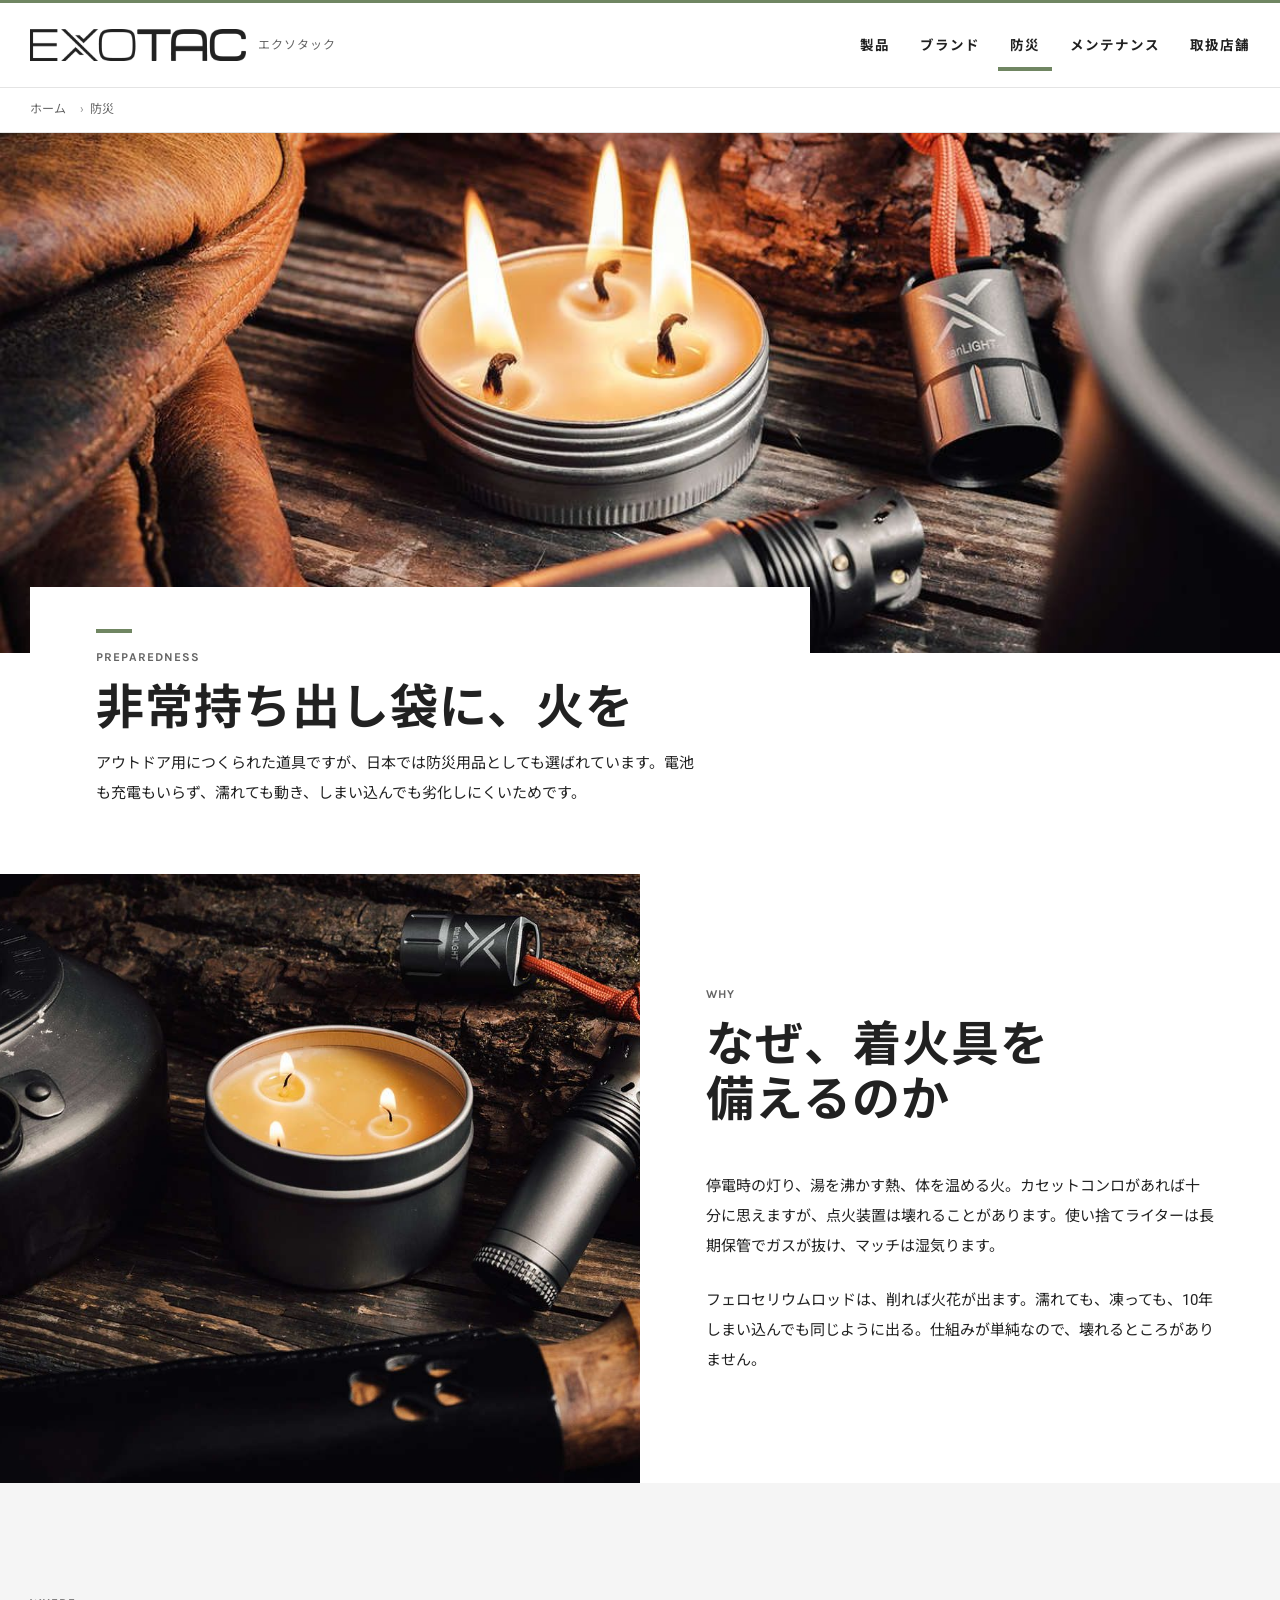
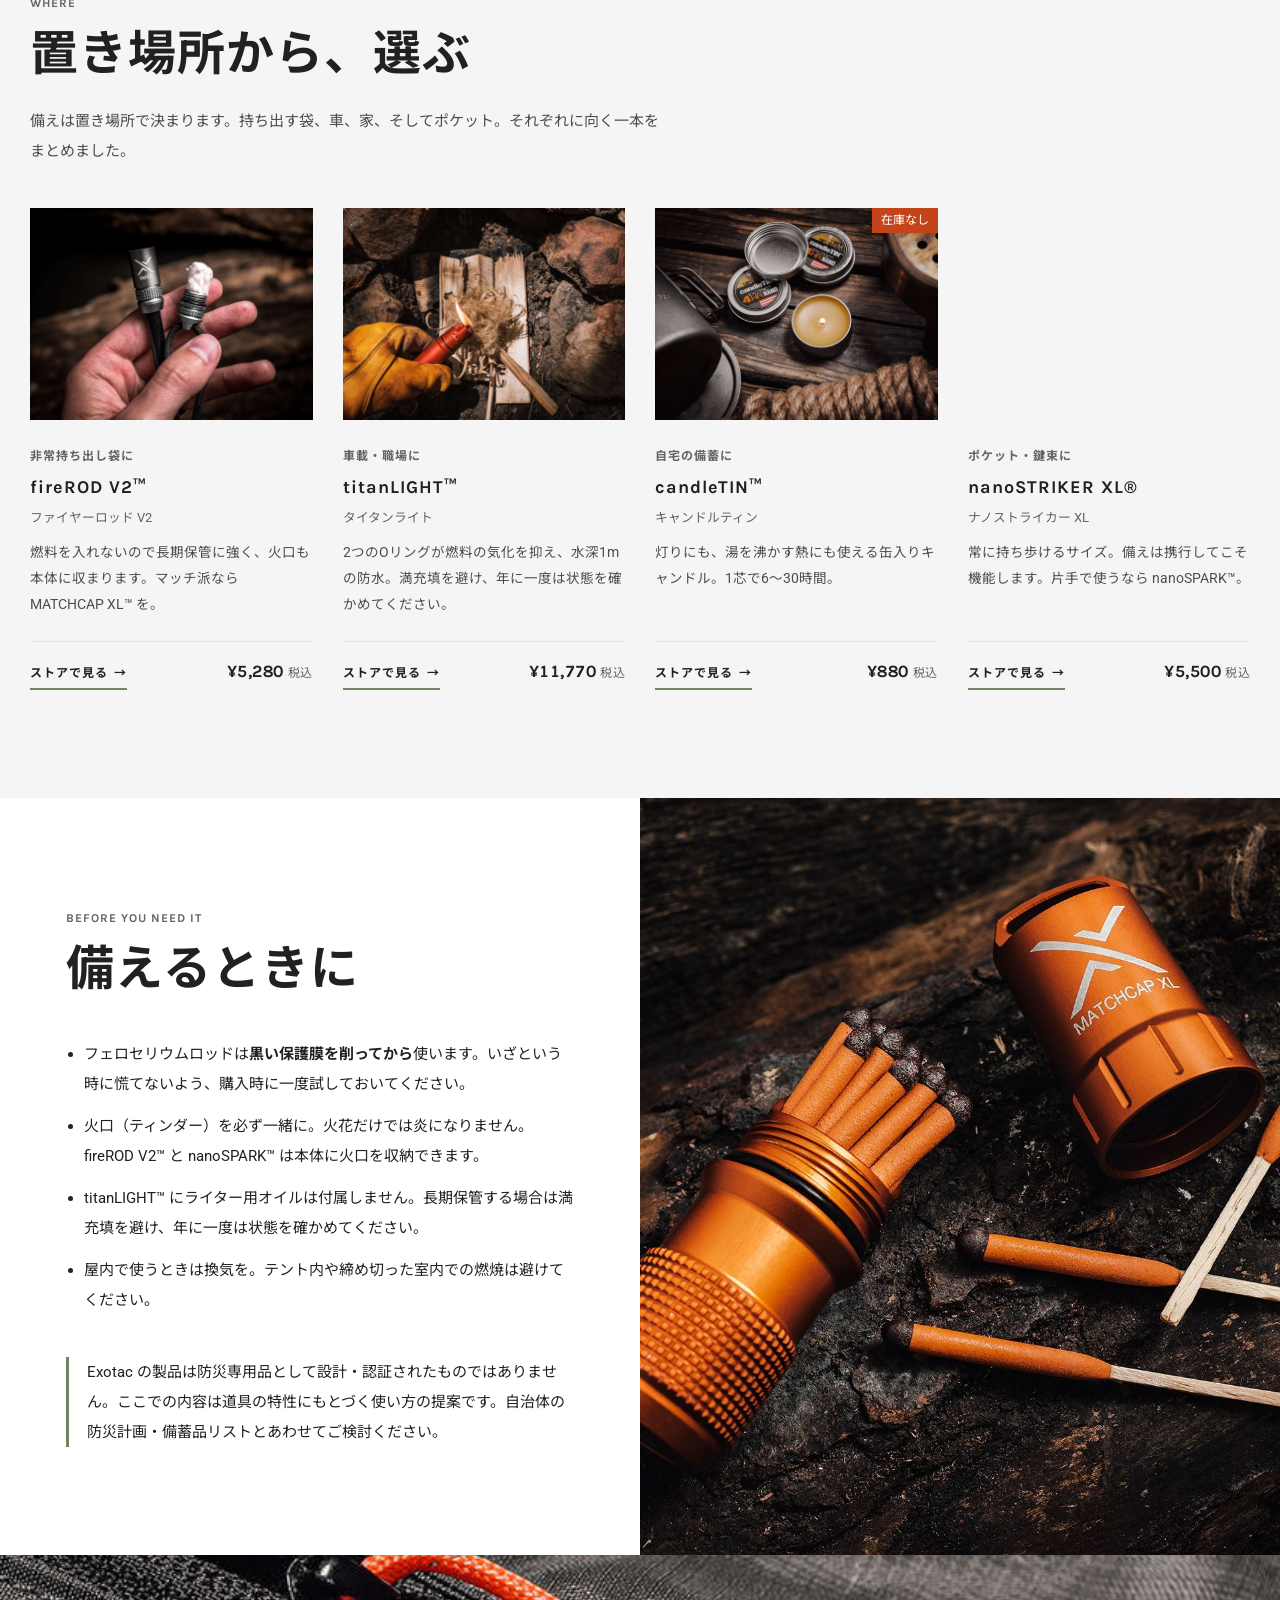
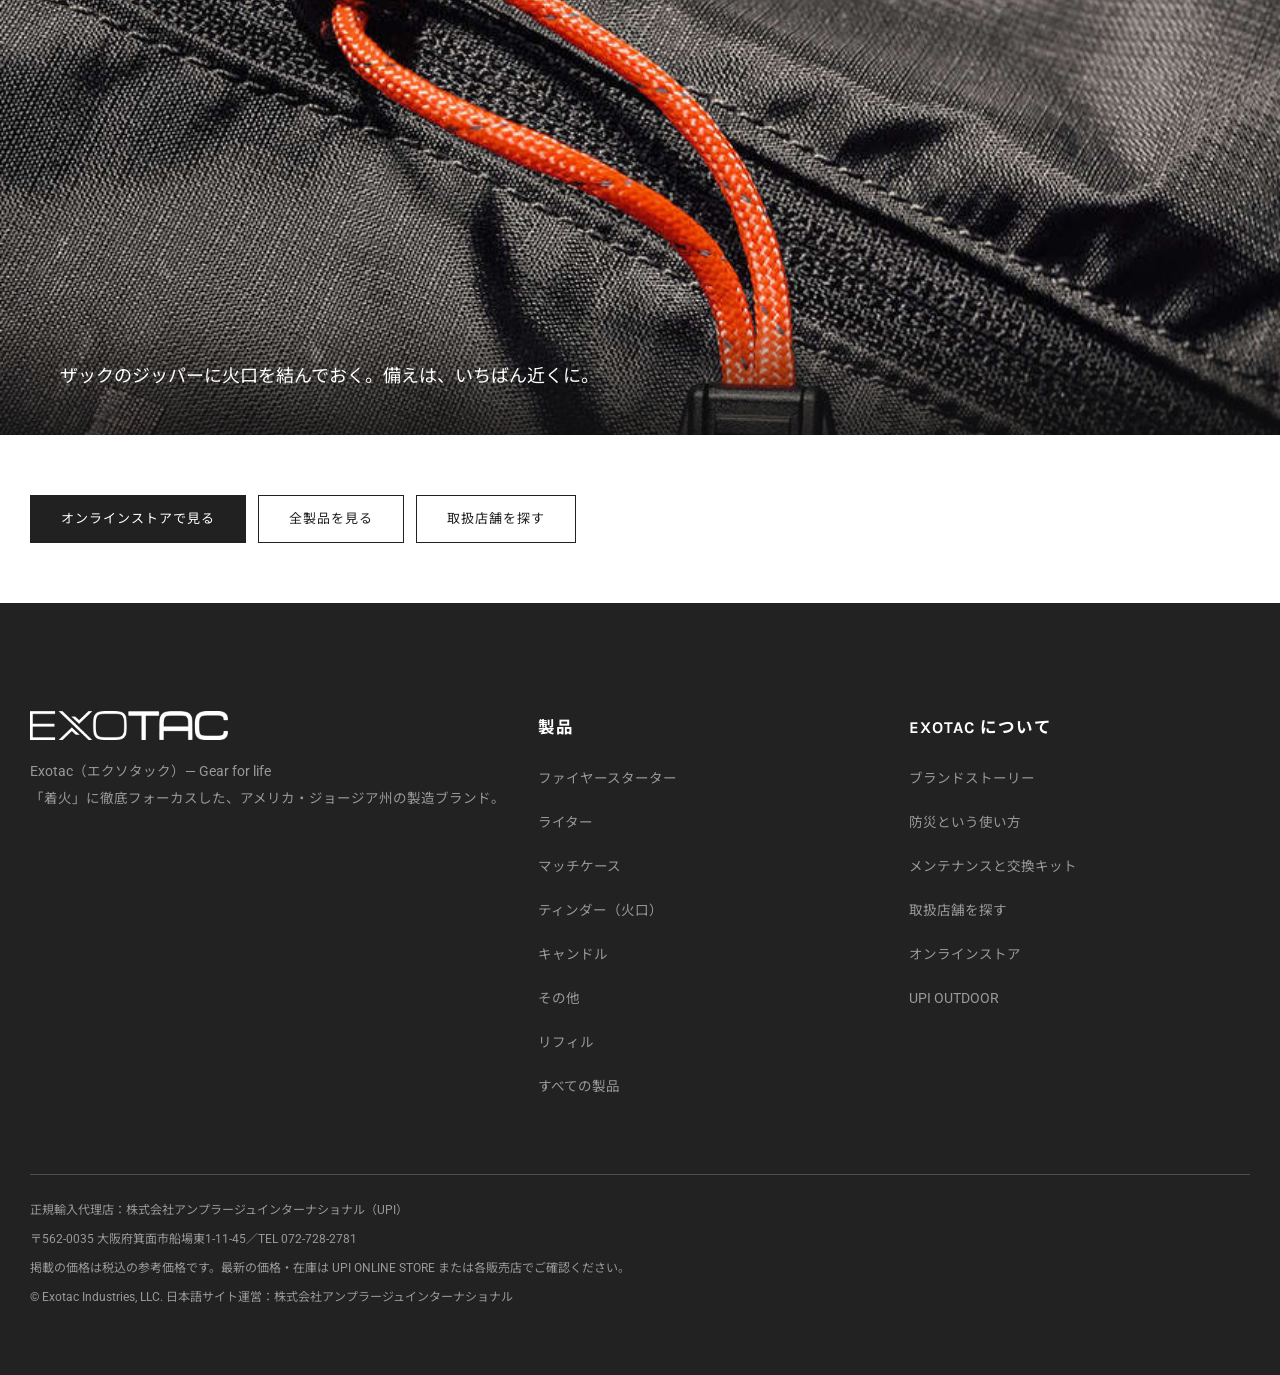
==== commit 8e72c49a: "Add files via upload" ====
--- a/bousai/index.html
+++ b/bousai/index.html
@@ -18,6 +18,14 @@
 <link rel="stylesheet" href="https://fonts.googleapis.com/css2?family=Karla:wght@400;700&family=Roboto:wght@400;700&family=Noto+Sans+JP:wght@400;700&display=swap">
 <link rel="stylesheet" href="/assets/site.css">
 <script>document.documentElement.classList.add('js')</script>
+<!-- Google tag (gtag.js) -->
+<script async src="https://www.googletagmanager.com/gtag/js?id=G-7Q84SZD52V"></script>
+<script>
+  window.dataLayer = window.dataLayer || [];
+  function gtag(){dataLayer.push(arguments);}
+  gtag('js', new Date());
+  gtag('config', 'G-7Q84SZD52V');
+</script>
 </head>
 <body>
 <a class="skip" href="#main">本文へスキップ</a>
